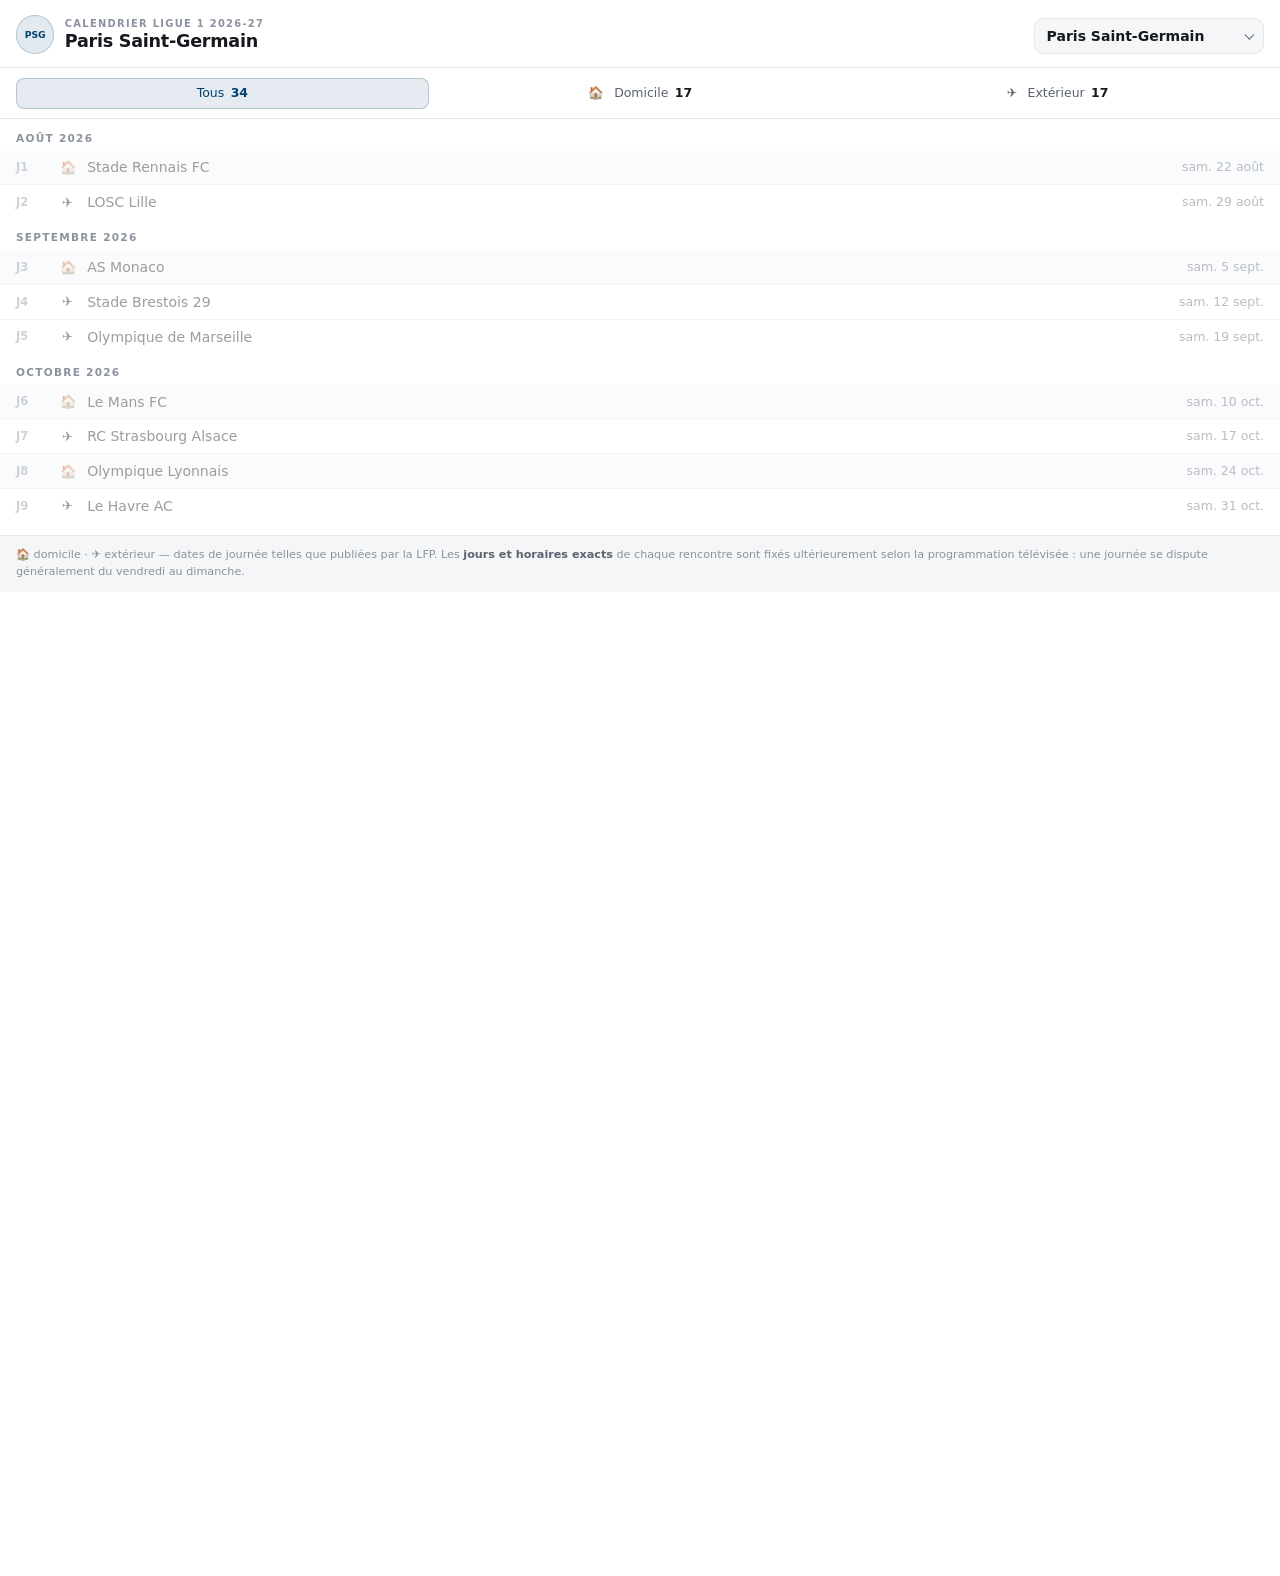
==== ligue1/index.html @ a71e4af2 "Ajoute le calendrier de Ligue 1 2026-27 dans ligue1/ Meme widget que la NBA, adapte au championnat :" ====
<!DOCTYPE html>
<html lang="fr">
<head>
<meta charset="utf-8">
<meta name="viewport" content="width=device-width,initial-scale=1">
<meta name="robots" content="noindex,follow">
<title>Calendrier Ligue 1 2026-27 &middot; BasketUSA</title>
</head>
<body>
<style>
.busa-l1{
  --l1-ground:#ffffff; --l1-surface:#f4f6f8; --l1-line:#e4e8ed;
  --l1-ink:#15181d; --l1-ink2:#5b636f; --l1-ink3:#8b939f;
  --l1-club:#15181d; --l1-club-rgb:21,24,29;
  --l1-crest-bg:none; --l1-crest-pad:0;

  max-width:640px; margin:0 auto; background:var(--l1-ground); color:var(--l1-ink);
  border:1px solid var(--l1-line); border-radius:14px; overflow:hidden;
  font-family:ui-sans-serif,system-ui,-apple-system,"Segoe UI",Roboto,
    "Helvetica Neue",Arial,sans-serif;
  font-size:16px; line-height:1.45; text-align:left;
  -webkit-font-smoothing:antialiased;
}
.busa-l1 *,.busa-l1 *::before,.busa-l1 *::after{box-sizing:border-box;}
.busa-l1 p,.busa-l1 h2,.busa-l1 h3,.busa-l1 ol,.busa-l1 li{margin:0;padding:0;}
.busa-l1 ol{list-style:none;}

@media (prefers-color-scheme:dark){
  :root:not([data-theme="light"]) .busa-l1:not([data-busa-theme="light"]){
    --l1-ground:#101317; --l1-surface:#191d23; --l1-line:#272c34;
    --l1-ink:#e9ecf0; --l1-ink2:#9ba3af; --l1-ink3:#6e7683;
    --l1-crest-bg:#eef1f5; --l1-crest-pad:.26rem;
  }
}
:root[data-theme="dark"] .busa-l1:not([data-busa-theme="light"]){
  --l1-ground:#101317; --l1-surface:#191d23; --l1-line:#272c34;
  --l1-ink:#e9ecf0; --l1-ink2:#9ba3af; --l1-ink3:#6e7683;
  --l1-crest-bg:#eef1f5; --l1-crest-pad:.26rem;
}

.busa-l1 .l1-head{
  display:flex; flex-wrap:wrap; gap:.75rem 1rem; align-items:flex-end;
  justify-content:space-between; padding:.95rem 1rem .85rem;
  border-bottom:1px solid var(--l1-line);
}
.busa-l1 .l1-id{display:flex; align-items:center; gap:.65rem; min-width:0;}
.busa-l1 .l1-idtxt{min-width:0;}
.busa-l1 .l1-eyebrow{
  font-size:.62rem; font-weight:600; letter-spacing:.13em; text-transform:uppercase;
  color:var(--l1-ink3);
}
.busa-l1 .l1-season{
  font-size:1.1rem; font-weight:650; letter-spacing:-.015em; line-height:1.2;
  color:var(--l1-ink);
}
.busa-l1 .l1-crest{
  flex:none; display:grid; place-items:center;
  width:2.4rem; height:2.4rem; border-radius:50%;
  background:rgba(var(--l1-club-rgb),.11);
  box-shadow:inset 0 0 0 1px rgba(var(--l1-club-rgb),.22);
  font-size:.58rem; font-weight:750; color:var(--l1-club); overflow:hidden;
}
.busa-l1 .l1-crest img{width:100%; height:100%; object-fit:contain; display:block;}
.busa-l1 .l1-crest.has-logo{
  background:var(--l1-crest-bg,none); box-shadow:none; padding:var(--l1-crest-pad,0);
}
.busa-l1 .l1-crest.has-logo.chip-dark{background:#15181d; padding:.26rem;}

.busa-l1 .l1-pick{position:relative; display:block;}
.busa-l1 .l1-pick::after{
  content:""; position:absolute; right:.7rem; top:50%; width:.42rem; height:.42rem;
  border-right:1.6px solid var(--l1-ink2); border-bottom:1.6px solid var(--l1-ink2);
  transform:translateY(-70%) rotate(45deg); pointer-events:none;
}
.busa-l1 select{
  -webkit-appearance:none; appearance:none;
  font:inherit; font-size:.875rem; font-weight:550; color:var(--l1-ink);
  background:var(--l1-surface); border:1px solid var(--l1-line); border-radius:9px;
  padding:.42rem 1.9rem .42rem .7rem; min-width:12.5rem; max-width:100%; cursor:pointer;
}
.busa-l1 select:focus-visible{outline:2px solid var(--l1-club); outline-offset:2px;}

.busa-l1 .l1-filters{
  display:grid; grid-template-columns:repeat(3,1fr); gap:.3rem;
  padding:.6rem 1rem; border-bottom:1px solid var(--l1-line);
}
.busa-l1 .l1-filters button{
  display:flex; align-items:baseline; justify-content:center; gap:.4rem;
  font:inherit; font-size:.78rem; color:var(--l1-ink2);
  background:transparent; border:1px solid transparent; border-radius:8px;
  padding:.34rem .3rem; cursor:pointer; transition:background .15s,color .15s;
}
.busa-l1 .l1-filters button:hover{background:var(--l1-surface);}
.busa-l1 .l1-filters button b{
  font-size:.78rem; font-weight:650; font-variant-numeric:tabular-nums;
  color:var(--l1-ink);
}
.busa-l1 .l1-filters button[aria-pressed="true"]{
  background:rgba(var(--l1-club-rgb),.1); color:var(--l1-club);
  border-color:rgba(var(--l1-club-rgb),.22);
}
.busa-l1 .l1-filters button[aria-pressed="true"] b{color:var(--l1-club);}
.busa-l1 .l1-filters button:focus-visible{outline:2px solid var(--l1-club); outline-offset:1px;}

.busa-l1 .l1-list{
  max-height:min(60vh,32rem); overflow-y:auto; overscroll-behavior:contain;
  scrollbar-width:thin; scrollbar-color:var(--l1-line) transparent;
}
.busa-l1 .l1-list::-webkit-scrollbar{width:8px;}
.busa-l1 .l1-list::-webkit-scrollbar-thumb{background:var(--l1-line); border-radius:4px;}
.busa-l1 .l1-month{
  position:sticky; top:0; z-index:1; background:var(--l1-ground);
  padding:.7rem 1rem .3rem;
}
.busa-l1 .l1-month h3{
  font-size:.66rem; font-weight:650; letter-spacing:.12em; text-transform:uppercase;
  color:var(--l1-ink3);
}
.busa-l1 .l1-g{
  display:grid; grid-template-columns:2rem 1.35rem 1fr auto;
  align-items:center; gap:.55rem;
  padding:.42rem 1rem; border-top:1px solid var(--l1-line);
}
.busa-l1 .l1-month + .l1-g{border-top:0;}
.busa-l1 .l1-j{
  font-size:.72rem; font-weight:650; color:var(--l1-ink3);
  font-variant-numeric:tabular-nums;
}
.busa-l1 .l1-ico{font-size:.82rem; line-height:1; text-align:center;}
.busa-l1 .l1-opp{
  display:flex; align-items:baseline; gap:.35rem; min-width:0;
  font-size:.875rem; font-weight:500; color:var(--l1-ink);
}
.busa-l1 .l1-name{min-width:0; overflow:hidden; text-overflow:ellipsis; white-space:nowrap;}
.busa-l1 .l1-short{display:none;}
.busa-l1 .l1-date{
  font-size:.78rem; color:var(--l1-ink2); font-variant-numeric:tabular-nums;
  white-space:nowrap;
}
.busa-l1 .l1-g.is-home{background:rgba(var(--l1-club-rgb),.045);}
.busa-l1 .l1-g.is-past{opacity:.42;}
.busa-l1 .l1-g.is-next .l1-j{color:var(--l1-club);}
.busa-l1 .l1-g.is-next .l1-date{color:var(--l1-club); font-weight:650;}
.busa-l1 .l1-empty{padding:2rem 1rem; text-align:center; color:var(--l1-ink3); font-size:.85rem;}

.busa-l1 .l1-note{
  padding:.65rem 1rem .75rem; border-top:1px solid var(--l1-line);
  background:var(--l1-surface);
  font-size:.7rem; line-height:1.5; color:var(--l1-ink3);
}
.busa-l1 .l1-note b{color:var(--l1-ink2); font-weight:600;}
.busa-l1 .l1-sr{
  position:absolute; width:1px; height:1px; padding:0; margin:-1px;
  overflow:hidden; clip:rect(0 0 0 0); white-space:nowrap; border:0;
}

@media (max-width:430px){
  .busa-l1 .l1-filters button .l1-lbl{display:none;}
  .busa-l1 .l1-g{grid-template-columns:1.8rem 1.2rem 1fr auto; gap:.4rem;}
  .busa-l1 .l1-full{display:none;}
  .busa-l1 .l1-short{display:inline;}
  .busa-l1 .l1-date{font-size:.74rem;}
}
@media (prefers-reduced-motion:reduce){ .busa-l1 *{transition:none !important;} }
</style>

<div class="busa-l1" id="busaL1">
  <div class="l1-head">
    <div class="l1-id">
      <span class="l1-crest" id="l1Crest" aria-hidden="true"></span>
      <div class="l1-idtxt">
        <p class="l1-eyebrow">Calendrier Ligue 1 2026-27</p>
        <h2 class="l1-season" id="l1Name">&nbsp;</h2>
      </div>
    </div>
    <label class="l1-pick">
      <span class="l1-sr">Choisir un club</span>
      <select id="l1Club"></select>
    </label>
  </div>

  <div class="l1-filters" role="group" aria-label="Filtrer les matchs">
    <button type="button" data-f="all" aria-pressed="true">Tous<b id="l1Na">0</b></button>
    <button type="button" data-f="home" aria-pressed="false">&#127968;<span class="l1-lbl">&nbsp;Domicile</span><b id="l1Nh">0</b></button>
    <button type="button" data-f="away" aria-pressed="false">&#9992;&#65039;<span class="l1-lbl">&nbsp;Ext&eacute;rieur</span><b id="l1Ne">0</b></button>
  </div>

  <div class="l1-list" id="l1List"></div>

  <p class="l1-note">
    &#127968; domicile &middot; &#9992;&#65039; ext&eacute;rieur &mdash;
    dates de journ&eacute;e telles que publi&eacute;es par la LFP. Les
    <b>jours et horaires exacts</b> de chaque rencontre sont fix&eacute;s
    ult&eacute;rieurement selon la programmation t&eacute;l&eacute;vis&eacute;e&nbsp;:
    une journ&eacute;e se dispute g&eacute;n&eacute;ralement du vendredi au dimanche.
  </p>
</div>

<script>
(function(){
  var CLUBS=[["AUX","AJ Auxerre","Auxerre","#0B5BA8","11,91,168","#4FA3E8","79,163,232","",0],["ASM","AS Monaco","Monaco","#CE1126","206,17,38","#FF6B7E","255,107,126","",0],["ANG","Angers SCO","Angers","#1A1A1A","26,26,26","#E8EAED","232,234,237","",0],["TRO","ESTAC Troyes","Troyes","#0F4C9A","15,76,154","#5AA9E8","90,169,232","",0],["LOR","FC Lorient","Lorient","#C75300","199,83,0","#FF9E42","255,158,66","",0],["LIL","LOSC Lille","LOSC","#C8102E","200,16,46","#FF6B6E","255,107,110","",0],["HAC","Le Havre AC","Le Havre","#0A4595","10,69,149","#6FB4F0","111,180,240","",0],["LMS","Le Mans FC","Le Mans","#8F6314","143,99,20","#F2C230","242,194,48","",0],["NIC","OGC Nice","Nice","#B01028","176,16,40","#FF7A8A","255,122,138","",0],["OL","Olympique Lyonnais","Lyon","#0B3C8C","11,60,140","#6E9BEF","110,155,239","",0],["OM","Olympique de Marseille","Marseille","#0E7EB0","14,126,176","#4FC3F7","79,195,247","",0],["PFC","Paris FC","Paris FC","#0057B8","0,87,184","#5AA9E8","90,169,232","",0],["PSG","Paris Saint-Germain","PSG","#004170","0,65,112","#E8637A","232,99,122","",0],["LEN","RC Lens","Lens","#D10012","209,0,18","#FFE000","255,224,0","",0],["RCS","RC Strasbourg Alsace","Strasbourg","#0B4EA2","11,78,162","#5AA9E8","90,169,232","",0],["BRE","Stade Brestois 29","Brest","#D2001A","210,0,26","#FF6B6E","255,107,110","",0],["SRF","Stade Rennais FC","Rennes","#C6001C","198,0,28","#FF6B6E","255,107,110","",0],["TFC","Toulouse FC","Toulouse","#6A2C8F","106,44,143","#B98FE0","185,143,224","",0]], SCHED={"AUX":[[13,1,1,21],[2,0,2,28],[9,1,3,35],[8,0,4,42],[15,0,5,49],[16,1,6,70],[6,1,7,77],[7,0,8,84],[14,1,9,91],[11,0,10,98],[1,1,11,112],[10,0,12,119],[5,1,13,126],[17,0,14,133],[4,1,15,154],[3,0,16,168],[12,1,17,175],[11,1,18,182],[1,0,19,189],[14,0,20,196],[8,1,21,203],[5,0,22,210],[2,1,23,217],[12,0,24,224],[3,1,25,231],[13,0,26,245],[7,1,27,252],[4,0,28,259],[10,1,29,266],[9,0,30,273],[15,1,31,280],[16,0,32,288],[17,1,33,294],[6,0,34,301]],"ASM":[[6,1,1,21],[10,0,2,28],[12,1,3,35],[14,1,4,42],[13,0,5,49],[17,0,6,70],[4,1,7,77],[5,0,8,84],[11,1,9,91],[7,1,10,98],[0,0,11,112],[9,1,12,119],[2,0,13,126],[16,1,14,133],[8,0,15,154],[15,0,16,168],[3,1,17,175],[12,0,18,182],[0,1,19,189],[17,1,20,196],[7,0,21,203],[15,1,22,210],[9,0,23,217],[10,1,24,224],[6,0,25,231],[2,1,26,245],[16,0,27,252],[14,0,28,259],[5,1,29,266],[4,0,30,273],[13,1,31,280],[11,0,32,288],[8,1,33,294],[3,0,34,301]],"ANG":[[5,0,1,21],[0,1,2,28],[16,0,3,35],[6,1,4,42],[3,0,5,49],[15,1,6,70],[10,0,7,77],[4,0,8,84],[9,1,9,91],[8,0,10,98],[11,1,11,112],[13,0,12,119],[1,1,13,126],[14,0,14,133],[17,1,15,154],[12,0,16,168],[7,1,17,175],[6,0,18,182],[13,1,19,189],[10,1,20,196],[11,0,21,203],[4,1,22,210],[0,0,23,217],[14,1,24,224],[7,0,25,231],[1,0,26,245],[3,1,27,252],[9,0,28,259],[8,1,29,266],[12,1,30,273],[17,0,31,280],[5,1,32,288],[15,0,33,294],[16,1,34,301]],"TRO":[[11,0,1,21],[4,1,2,28],[14,0,3,35],[5,1,4,42],[2,1,5,49],[10,0,6,70],[13,0,7,77],[17,1,8,84],[7,0,9,91],[12,1,10,98],[6,0,11,112],[8,1,12,119],[9,0,13,126],[15,1,14,133],[16,0,15,154],[0,1,16,168],[1,0,17,175],[10,1,18,182],[5,0,19,189],[11,1,20,196],[13,1,21,203],[8,0,22,210],[4,0,23,217],[9,1,24,224],[0,0,25,231],[6,1,26,245],[2,0,27,252],[16,1,28,259],[17,0,29,266],[15,0,30,273],[7,1,31,280],[14,1,32,288],[12,0,33,294],[1,1,34,301]],"LOR":[[8,1,1,21],[3,0,2,28],[13,1,3,35],[17,0,4,42],[7,1,5,49],[11,0,6,70],[1,0,7,77],[2,1,8,84],[15,0,9,91],[6,1,10,98],[16,0,11,112],[12,1,12,119],[14,1,13,126],[5,0,14,133],[0,0,15,154],[9,1,16,168],[10,0,17,175],[16,1,18,182],[7,0,19,189],[6,0,20,196],[5,1,21,203],[2,0,22,210],[3,1,23,217],[11,1,24,224],[8,0,25,231],[15,1,26,245],[13,0,27,252],[0,1,28,259],[12,0,29,266],[1,1,30,273],[14,0,31,280],[17,1,32,288],[9,0,33,294],[10,1,34,301]],"LIL":[[2,1,1,21],[12,0,2,28],[17,1,3,35],[3,0,4,42],[8,1,5,49],[6,0,6,70],[15,0,7,77],[1,1,8,84],[13,0,9,91],[16,1,10,98],[9,0,11,112],[7,1,12,119],[0,0,13,126],[4,1,14,133],[14,0,15,154],[10,1,16,168],[11,0,17,175],[9,1,18,182],[3,1,19,189],[8,0,20,196],[4,0,21,203],[0,1,22,210],[10,0,23,217],[15,1,24,224],[13,1,25,231],[16,0,26,245],[17,0,27,252],[12,1,28,259],[1,0,29,266],[14,1,30,273],[11,1,31,280],[2,0,32,288],[6,1,33,294],[7,0,34,301]],"HAC":[[1,0,1,21],[9,1,2,28],[15,0,3,35],[2,0,4,42],[17,1,5,49],[5,1,6,70],[0,0,7,77],[10,1,8,84],[12,0,9,91],[4,0,10,98],[3,1,11,112],[14,0,12,119],[13,1,13,126],[7,0,14,133],[11,1,15,154],[8,1,16,168],[16,0,17,175],[2,1,18,182],[17,0,19,189],[4,1,20,196],[9,0,21,203],[14,1,22,210],[8,0,23,217],[13,0,24,224],[1,1,25,231],[3,0,26,245],[12,1,27,252],[10,0,28,259],[7,1,29,266],[11,0,30,273],[16,1,31,280],[15,1,32,288],[5,0,33,294],[0,1,34,301]],"LMS":[[15,0,1,21],[16,1,2,28],[8,1,3,35],[13,0,4,42],[4,0,5,49],[12,1,6,70],[17,0,7,77],[0,1,8,84],[3,1,9,91],[1,0,10,98],[10,1,11,112],[5,0,12,119],[11,1,13,126],[6,1,14,133],[9,0,15,154],[14,1,16,168],[2,0,17,175],[8,0,18,182],[4,1,19,189],[12,0,20,196],[1,1,21,203],[11,0,22,210],[17,1,23,217],[16,0,24,224],[2,1,25,231],[10,0,26,245],[0,0,27,252],[15,1,28,259],[6,0,29,266],[13,1,30,273],[3,0,31,280],[9,1,32,288],[14,0,33,294],[5,1,34,301]],"NIC":[[4,0,1,21],[11,1,2,28],[7,0,3,35],[0,1,4,42],[5,0,5,49],[14,0,6,70],[9,1,7,77],[15,1,8,84],[16,0,9,91],[2,1,10,98],[12,0,11,112],[3,0,12,119],[10,1,13,126],[13,0,14,133],[1,1,15,154],[6,0,16,168],[17,1,17,175],[7,1,18,182],[15,0,19,189],[5,1,20,196],[0,0,21,203],[3,1,22,210],[6,1,23,217],[17,0,24,224],[4,1,25,231],[9,0,26,245],[11,0,27,252],[13,1,28,259],[2,0,29,266],[16,1,30,273],[10,0,31,280],[12,1,32,288],[1,0,33,294],[14,1,34,301]],"OL":[[17,1,1,21],[6,0,2,28],[0,0,3,35],[11,1,4,42],[16,0,5,49],[13,1,6,70],[8,0,7,77],[12,1,8,84],[2,0,9,91],[15,1,10,98],[5,1,11,112],[1,0,12,119],[3,1,13,126],[10,0,14,133],[7,1,15,154],[4,0,16,168],[14,1,17,175],[5,0,18,182],[16,1,19,189],[13,0,20,196],[6,1,21,203],[17,0,22,210],[1,1,23,217],[3,0,24,224],[10,1,25,231],[8,1,26,245],[14,0,27,252],[2,1,28,259],[15,0,29,266],[0,1,30,273],[12,0,31,280],[7,0,32,288],[4,1,33,294],[11,0,34,301]],"OM":[[14,0,1,21],[1,1,2,28],[11,0,3,35],[16,1,4,42],[12,0,5,49],[3,1,6,70],[2,1,7,77],[6,0,8,84],[17,0,9,91],[13,1,10,98],[7,0,11,112],[0,1,12,119],[8,0,13,126],[9,1,14,133],[15,1,15,154],[5,0,16,168],[4,1,17,175],[3,0,18,182],[12,1,19,189],[2,0,20,196],[14,1,21,203],[16,0,22,210],[5,1,23,217],[1,0,24,224],[9,0,25,231],[7,1,26,245],[15,0,27,252],[6,1,28,259],[0,0,29,266],[17,1,30,273],[8,1,31,280],[13,0,32,288],[11,1,33,294],[4,0,34,301]],"PFC":[[3,1,1,21],[8,0,2,28],[10,1,3,35],[9,0,4,42],[14,0,5,49],[4,1,6,70],[16,0,7,77],[13,1,8,84],[1,0,9,91],[0,1,10,98],[2,0,11,112],[15,1,12,119],[7,0,13,126],[12,1,14,133],[6,0,15,154],[17,0,16,168],[5,1,17,175],[0,0,18,182],[14,1,19,189],[3,0,20,196],[2,1,21,203],[7,1,22,210],[15,0,23,217],[4,0,24,224],[16,1,25,231],[12,0,26,245],[8,1,27,252],[17,1,28,259],[13,0,29,266],[6,1,30,273],[5,0,31,280],[1,1,32,288],[10,0,33,294],[9,1,34,301]],"PSG":[[16,0,1,21],[5,1,2,28],[1,0,3,35],[15,1,4,42],[10,1,5,49],[7,0,6,70],[14,1,7,77],[9,0,8,84],[6,1,9,91],[3,0,10,98],[8,1,11,112],[4,0,12,119],[17,1,13,126],[11,0,14,133],[13,1,15,154],[2,1,16,168],[0,0,17,175],[1,1,18,182],[10,0,19,189],[7,1,20,196],[15,0,21,203],[13,0,22,210],[16,1,23,217],[0,1,24,224],[14,0,25,231],[11,1,26,245],[6,0,27,252],[5,0,28,259],[4,1,29,266],[2,0,30,273],[9,1,31,280],[8,0,32,288],[3,1,33,294],[17,0,34,301]],"LEN":[[0,0,1,21],[14,1,2,28],[4,0,3,35],[7,1,4,42],[1,1,5,49],[9,0,6,70],[3,1,7,77],[11,0,8,84],[5,1,9,91],[10,0,10,98],[17,0,11,112],[2,1,12,119],[6,0,13,126],[8,1,14,133],[12,0,15,154],[16,1,16,168],[15,0,17,175],[17,1,18,182],[2,0,19,189],[9,1,20,196],[3,0,21,203],[12,1,22,210],[14,0,23,217],[6,1,24,224],[5,0,25,231],[0,1,26,245],[4,1,27,252],[8,0,28,259],[11,1,29,266],[7,0,30,273],[1,0,31,280],[10,1,32,288],[16,0,33,294],[15,1,34,301]],"RCS":[[10,1,1,21],[13,0,2,28],[3,1,3,35],[1,0,4,42],[11,1,5,49],[8,1,6,70],[12,0,7,77],[16,1,8,84],[0,0,9,91],[17,1,10,98],[15,0,11,112],[6,1,12,119],[4,0,13,126],[2,1,14,133],[5,1,15,154],[7,0,16,168],[9,0,17,175],[15,1,18,182],[11,0,19,189],[0,1,20,196],[10,0,21,203],[6,0,22,210],[13,1,23,217],[2,0,24,224],[12,1,25,231],[17,0,26,245],[9,1,27,252],[1,1,28,259],[16,0,29,266],[5,0,30,273],[4,1,31,280],[3,0,32,288],[7,1,33,294],[8,0,34,301]],"BRE":[[7,1,1,21],[17,0,2,28],[6,1,3,35],[12,0,4,42],[0,1,5,49],[2,0,6,70],[5,1,7,77],[8,0,8,84],[4,1,9,91],[9,0,10,98],[14,1,11,112],[11,0,12,119],[16,1,13,126],[3,0,14,133],[10,0,15,154],[1,1,16,168],[13,1,17,175],[14,0,18,182],[8,1,19,189],[16,0,20,196],[12,1,21,203],[1,0,22,210],[11,1,23,217],[5,0,24,224],[17,1,25,231],[4,0,26,245],[10,1,27,252],[7,0,28,259],[9,1,29,266],[3,1,30,273],[0,0,31,280],[6,0,32,288],[2,1,33,294],[13,0,34,301]],"SRF":[[12,1,1,21],[7,0,2,28],[2,1,3,35],[10,0,4,42],[9,1,5,49],[0,0,6,70],[11,1,7,77],[14,0,8,84],[8,1,9,91],[5,0,10,98],[4,1,11,112],[17,1,12,119],[15,0,13,126],[1,0,14,133],[3,1,15,154],[13,0,16,168],[6,1,17,175],[4,0,18,182],[9,0,19,189],[15,1,20,196],[17,0,21,203],[10,1,22,210],[12,0,23,217],[7,1,24,224],[11,0,25,231],[5,1,26,245],[1,1,27,252],[3,0,28,259],[14,1,29,266],[8,0,30,273],[6,0,31,280],[0,1,32,288],[13,1,33,294],[2,0,34,301]],"TFC":[[9,0,1,21],[15,1,2,28],[5,0,3,35],[4,1,4,42],[6,0,5,49],[1,1,6,70],[7,1,7,77],[3,0,8,84],[10,1,9,91],[14,0,10,98],[13,1,11,112],[16,0,12,119],[12,0,13,126],[0,1,14,133],[2,0,15,154],[11,1,16,168],[8,0,17,175],[13,0,18,182],[6,1,19,189],[1,0,20,196],[16,1,21,203],[9,1,22,210],[7,0,23,217],[8,1,24,224],[15,0,25,231],[14,1,26,245],[5,1,27,252],[11,0,28,259],[3,1,29,266],[10,0,30,273],[2,1,31,280],[4,0,32,288],[0,0,33,294],[12,1,34,301]]};
  var EPOCH=Date.UTC(2026,7,1), DAY=864e5;
  var JOURS=['dim.','lun.','mar.','mer.','jeu.','ven.','sam.'];
  var MOIS=['janvier','février','mars','avril','mai','juin','juillet',
            'août','septembre','octobre','novembre','décembre'];
  // abreviations françaises usuelles (mars, mai, juin, août ne s'abregent pas)
  var MOIS_AB=['janv.','févr.','mars','avr.','mai','juin','juil.',
               'août','sept.','oct.','nov.','déc.'];

  var root=document.getElementById('busaL1');
  var sel=document.getElementById('l1Club');
  var list=document.getElementById('l1List');
  var btns=root.querySelectorAll('.l1-filters button');
  var filtre='all', courant='PSG';

  var now=new Date();
  var jourJ=Math.round((Date.UTC(now.getFullYear(),now.getMonth(),now.getDate())-EPOCH)/DAY);

  CLUBS.forEach(function(c){
    var o=document.createElement('option');
    o.value=c[0]; o.textContent=c[1]; sel.appendChild(o);
  });

  function idx(code){
    for(var i=0;i<CLUBS.length;i++){ if(CLUBS[i][0]===code) return i; }
    return 0;
  }

  function sombre(){
    var de=document.documentElement;
    if(root.getAttribute('data-busa-theme')==='light') return false;
    if(de.getAttribute('data-theme')==='dark') return true;
    if(de.getAttribute('data-theme')==='light') return false;
    return window.matchMedia&&window.matchMedia('(prefers-color-scheme: dark)').matches;
  }

  function peindre(){
    var c=CLUBS[idx(courant)], d=sombre();
    root.style.setProperty('--l1-club', d?c[5]:c[3]);
    root.style.setProperty('--l1-club-rgb', d?c[6]:c[4]);
  }

  function ecusson(){
    var c=CLUBS[idx(courant)], el=document.getElementById('l1Crest');
    el.className='l1-crest';
    if(c[7]){
      var img=new Image();
      img.alt=''; img.loading='lazy'; img.decoding='async';
      img.onerror=function(){ el.className='l1-crest'; el.textContent=c[0]; };
      img.src=c[7];
      el.textContent='';
      el.className='l1-crest has-logo'+(c[8]?' chip-dark':'');
      el.appendChild(img);
    } else {
      el.textContent=c[0];
    }
  }

  function rendre(){
    var matchs=SCHED[courant]||[];
    var nh=0,na=0;
    matchs.forEach(function(g){ g[1]?na++:nh++; });
    document.getElementById('l1Na').textContent=matchs.length;
    document.getElementById('l1Nh').textContent=nh;
    document.getElementById('l1Ne').textContent=na;
    document.getElementById('l1Name').textContent=CLUBS[idx(courant)][1];

    var vus=matchs.filter(function(g){
      return filtre==='all' || (filtre==='home')===!g[1];
    });
    if(!vus.length){ list.innerHTML='<p class="l1-empty">Aucun match.</p>'; return; }

    var suivant=-1;
    for(var i=0;i<vus.length;i++){ if(vus[i][3]>=jourJ){ suivant=i; break; } }

    var html='', moisCourant=-1;
    vus.forEach(function(g,i){
      var d=new Date(EPOCH+g[3]*DAY), mo=d.getUTCMonth();
      if(mo!==moisCourant){
        moisCourant=mo;
        var lbl=MOIS[mo].charAt(0).toUpperCase()+MOIS[mo].slice(1);
        html+='<div class="l1-month"><h3>'+lbl+' '+d.getUTCFullYear()+'</h3></div>';
      }
      var ext=!!g[1], adv=CLUBS[g[0]];
      var jj=d.getUTCDate();
      var iso=d.getUTCFullYear()+'-'+(mo+1<10?'0':'')+(mo+1)+'-'+(jj<10?'0':'')+jj;
      var cls='l1-g'+(ext?'':' is-home')
             +(g[3]<jourJ?' is-past':'')+(i===suivant?' is-next':'');
      html+='<li class="'+cls+'">'
          + '<span class="l1-j">J'+g[2]+'</span>'
          + '<span class="l1-ico" aria-hidden="true">'+(ext?'✈️':'🏠')+'</span>'
          + '<span class="l1-opp"><span class="l1-sr">'
          +   (ext?'À l’extérieur chez ':'À domicile contre ')+'</span>'
          +   '<span class="l1-name l1-full">'+adv[1]+'</span>'
          +   '<span class="l1-name l1-short">'+adv[2]+'</span></span>'
          + '<time class="l1-date" datetime="'+iso+'">'
          +   JOURS[d.getUTCDay()]+' '+(jj===1?'1er':jj)+' '+MOIS_AB[mo]+'</time>'
          + '</li>';
    });
    list.innerHTML='<ol>'+html+'</ol>';
  }

  function choisir(code,pousser){
    if(!SCHED[code]) return;
    courant=code; sel.value=code; peindre(); ecusson(); rendre();
    if(pousser && history.replaceState) history.replaceState(null,'','#'+code);
  }

  sel.addEventListener('change',function(){ choisir(sel.value,true); list.scrollTop=0; });

  Array.prototype.forEach.call(btns,function(b){
    b.addEventListener('click',function(){
      filtre=b.getAttribute('data-f');
      Array.prototype.forEach.call(btns,function(x){
        x.setAttribute('aria-pressed', x===b?'true':'false');
      });
      rendre(); list.scrollTop=0;
    });
  });

  if(window.matchMedia){
    var mq=window.matchMedia('(prefers-color-scheme: dark)');
    (mq.addEventListener?mq.addEventListener.bind(mq,'change'):mq.addListener.bind(mq))(peindre);
  }

  function voulu(){
    var m=(location.search||'').match(/[?&]club=([A-Za-z]{2,4})/);
    var c=(m?m[1]:(location.hash||'').replace('#','')).toUpperCase();
    return SCHED[c]?c:'PSG';
  }
  choisir(voulu(),false);
  window.addEventListener('hashchange',function(){
    var h=(location.hash||'').replace('#','').toUpperCase();
    if(SCHED[h]) choisir(h,false);
  });
})();
</script>
<style>
html,body{margin:0;background:transparent;overflow:hidden;}
.busa-l1{max-width:none;border:0;border-radius:0;}
.busa-l1 .l1-list{max-height:26rem;}
</style>
<script>
(function(){
  var last=0;
  function envoyer(){
    var h=Math.ceil(document.body.getBoundingClientRect().height);
    if(!h||h===last) return;
    last=h;
    parent.postMessage({type:'busa-l1-height',height:h},'*');
  }
  window.addEventListener('load',envoyer);
  window.addEventListener('resize',envoyer);
  if(window.ResizeObserver) new ResizeObserver(envoyer).observe(document.body);
  document.addEventListener('DOMContentLoaded',envoyer);
  envoyer();
})();
</script>
</body>
</html>
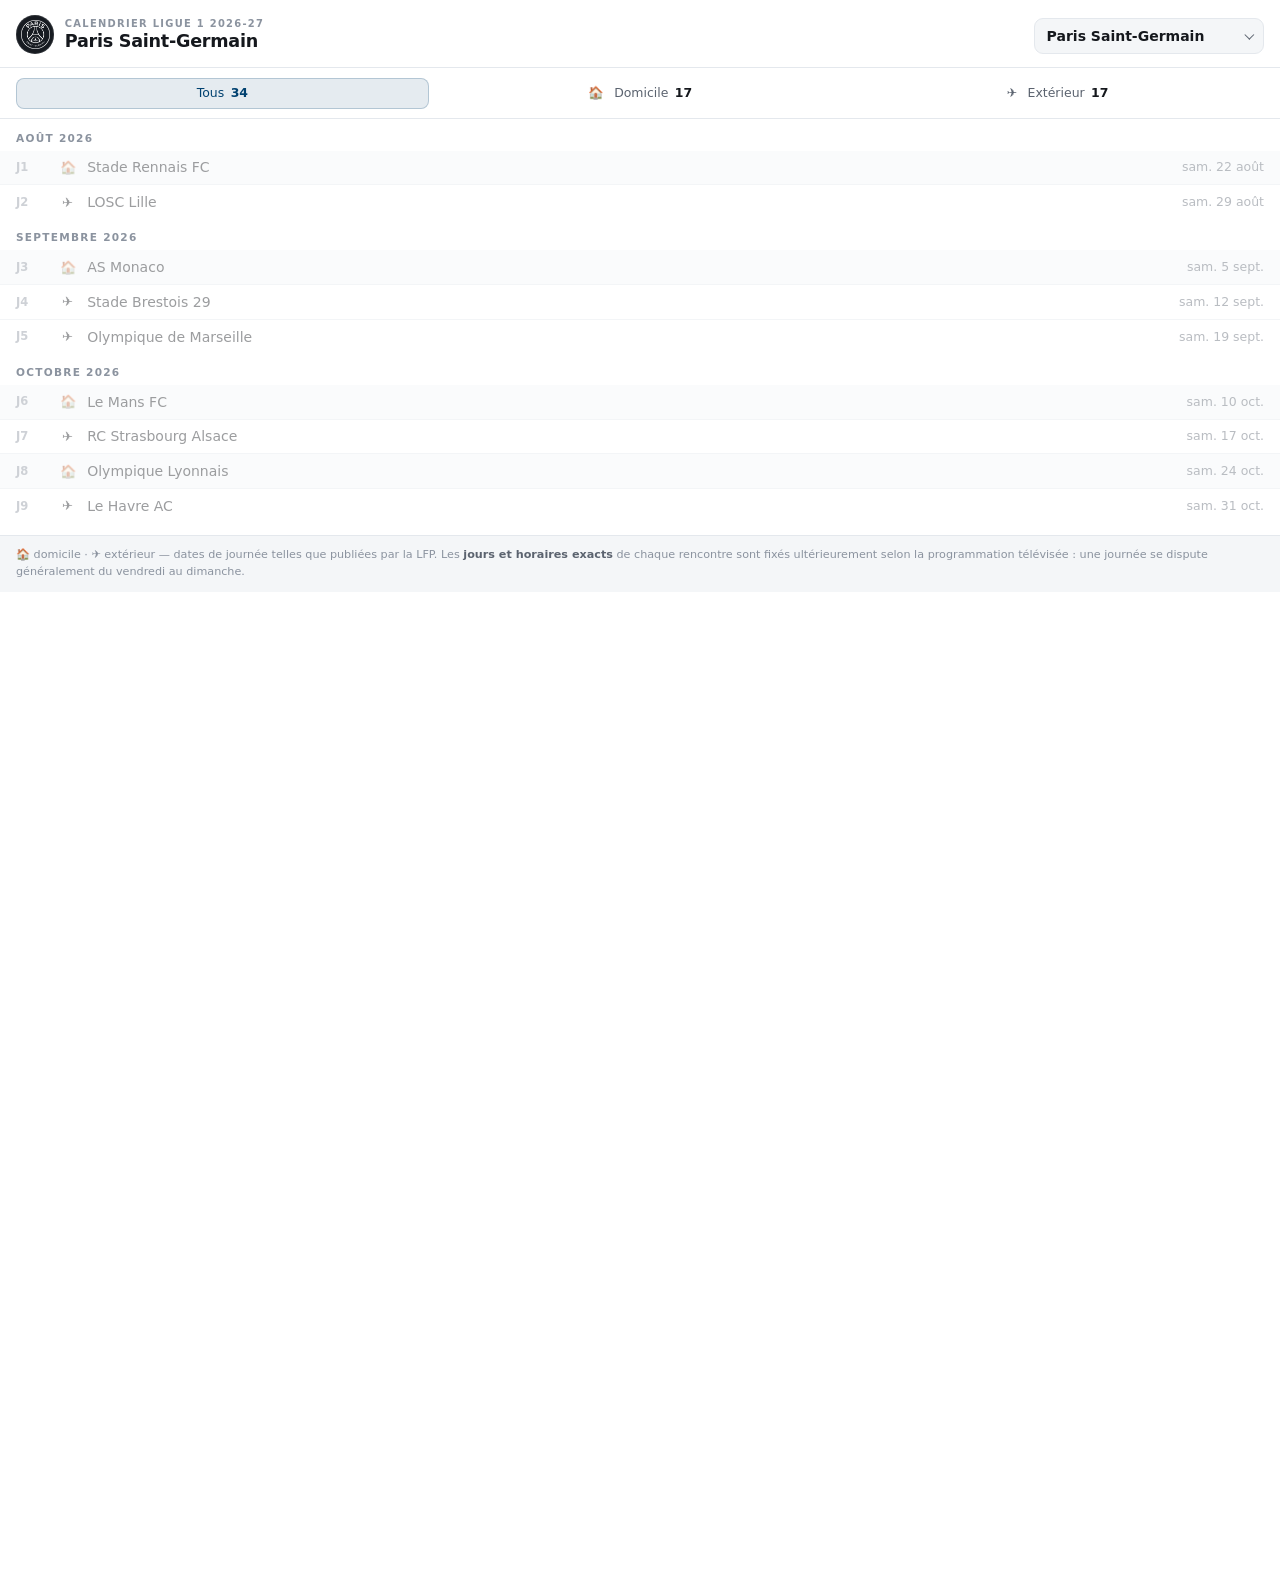
==== commit 659c1d84: "Ajoute les logos des clubs de Ligue 1 depuis le CDN de la LFP La LFP ne publie que des silhouettes m" ====
--- a/ligue1/index.html
+++ b/ligue1/index.html
@@ -64,7 +64,12 @@
 .busa-l1 .l1-crest.has-logo{
   background:var(--l1-crest-bg,none); box-shadow:none; padding:var(--l1-crest-pad,0);
 }
-.busa-l1 .l1-crest.has-logo.chip-dark{background:#15181d; padding:.26rem;}
+/* logos LFP : silhouettes blanches, donc pastille foncee dans les deux
+   themes. Le liseré évite qu'elle se confonde avec un fond sombre. */
+.busa-l1 .l1-crest.has-logo.chip-dark{
+  background:#171b21; padding:.3rem;
+  box-shadow:inset 0 0 0 1px rgba(255,255,255,.10);
+}
 
 .busa-l1 .l1-pick{position:relative; display:block;}
 .busa-l1 .l1-pick::after{
@@ -198,7 +203,7 @@
 
 <script>
 (function(){
-  var CLUBS=[["AUX","AJ Auxerre","Auxerre","#0B5BA8","11,91,168","#4FA3E8","79,163,232","",0],["ASM","AS Monaco","Monaco","#CE1126","206,17,38","#FF6B7E","255,107,126","",0],["ANG","Angers SCO","Angers","#1A1A1A","26,26,26","#E8EAED","232,234,237","",0],["TRO","ESTAC Troyes","Troyes","#0F4C9A","15,76,154","#5AA9E8","90,169,232","",0],["LOR","FC Lorient","Lorient","#C75300","199,83,0","#FF9E42","255,158,66","",0],["LIL","LOSC Lille","LOSC","#C8102E","200,16,46","#FF6B6E","255,107,110","",0],["HAC","Le Havre AC","Le Havre","#0A4595","10,69,149","#6FB4F0","111,180,240","",0],["LMS","Le Mans FC","Le Mans","#8F6314","143,99,20","#F2C230","242,194,48","",0],["NIC","OGC Nice","Nice","#B01028","176,16,40","#FF7A8A","255,122,138","",0],["OL","Olympique Lyonnais","Lyon","#0B3C8C","11,60,140","#6E9BEF","110,155,239","",0],["OM","Olympique de Marseille","Marseille","#0E7EB0","14,126,176","#4FC3F7","79,195,247","",0],["PFC","Paris FC","Paris FC","#0057B8","0,87,184","#5AA9E8","90,169,232","",0],["PSG","Paris Saint-Germain","PSG","#004170","0,65,112","#E8637A","232,99,122","",0],["LEN","RC Lens","Lens","#D10012","209,0,18","#FFE000","255,224,0","",0],["RCS","RC Strasbourg Alsace","Strasbourg","#0B4EA2","11,78,162","#5AA9E8","90,169,232","",0],["BRE","Stade Brestois 29","Brest","#D2001A","210,0,26","#FF6B6E","255,107,110","",0],["SRF","Stade Rennais FC","Rennes","#C6001C","198,0,28","#FF6B6E","255,107,110","",0],["TFC","Toulouse FC","Toulouse","#6A2C8F","106,44,143","#B98FE0","185,143,224","",0]], SCHED={"AUX":[[13,1,1,21],[2,0,2,28],[9,1,3,35],[8,0,4,42],[15,0,5,49],[16,1,6,70],[6,1,7,77],[7,0,8,84],[14,1,9,91],[11,0,10,98],[1,1,11,112],[10,0,12,119],[5,1,13,126],[17,0,14,133],[4,1,15,154],[3,0,16,168],[12,1,17,175],[11,1,18,182],[1,0,19,189],[14,0,20,196],[8,1,21,203],[5,0,22,210],[2,1,23,217],[12,0,24,224],[3,1,25,231],[13,0,26,245],[7,1,27,252],[4,0,28,259],[10,1,29,266],[9,0,30,273],[15,1,31,280],[16,0,32,288],[17,1,33,294],[6,0,34,301]],"ASM":[[6,1,1,21],[10,0,2,28],[12,1,3,35],[14,1,4,42],[13,0,5,49],[17,0,6,70],[4,1,7,77],[5,0,8,84],[11,1,9,91],[7,1,10,98],[0,0,11,112],[9,1,12,119],[2,0,13,126],[16,1,14,133],[8,0,15,154],[15,0,16,168],[3,1,17,175],[12,0,18,182],[0,1,19,189],[17,1,20,196],[7,0,21,203],[15,1,22,210],[9,0,23,217],[10,1,24,224],[6,0,25,231],[2,1,26,245],[16,0,27,252],[14,0,28,259],[5,1,29,266],[4,0,30,273],[13,1,31,280],[11,0,32,288],[8,1,33,294],[3,0,34,301]],"ANG":[[5,0,1,21],[0,1,2,28],[16,0,3,35],[6,1,4,42],[3,0,5,49],[15,1,6,70],[10,0,7,77],[4,0,8,84],[9,1,9,91],[8,0,10,98],[11,1,11,112],[13,0,12,119],[1,1,13,126],[14,0,14,133],[17,1,15,154],[12,0,16,168],[7,1,17,175],[6,0,18,182],[13,1,19,189],[10,1,20,196],[11,0,21,203],[4,1,22,210],[0,0,23,217],[14,1,24,224],[7,0,25,231],[1,0,26,245],[3,1,27,252],[9,0,28,259],[8,1,29,266],[12,1,30,273],[17,0,31,280],[5,1,32,288],[15,0,33,294],[16,1,34,301]],"TRO":[[11,0,1,21],[4,1,2,28],[14,0,3,35],[5,1,4,42],[2,1,5,49],[10,0,6,70],[13,0,7,77],[17,1,8,84],[7,0,9,91],[12,1,10,98],[6,0,11,112],[8,1,12,119],[9,0,13,126],[15,1,14,133],[16,0,15,154],[0,1,16,168],[1,0,17,175],[10,1,18,182],[5,0,19,189],[11,1,20,196],[13,1,21,203],[8,0,22,210],[4,0,23,217],[9,1,24,224],[0,0,25,231],[6,1,26,245],[2,0,27,252],[16,1,28,259],[17,0,29,266],[15,0,30,273],[7,1,31,280],[14,1,32,288],[12,0,33,294],[1,1,34,301]],"LOR":[[8,1,1,21],[3,0,2,28],[13,1,3,35],[17,0,4,42],[7,1,5,49],[11,0,6,70],[1,0,7,77],[2,1,8,84],[15,0,9,91],[6,1,10,98],[16,0,11,112],[12,1,12,119],[14,1,13,126],[5,0,14,133],[0,0,15,154],[9,1,16,168],[10,0,17,175],[16,1,18,182],[7,0,19,189],[6,0,20,196],[5,1,21,203],[2,0,22,210],[3,1,23,217],[11,1,24,224],[8,0,25,231],[15,1,26,245],[13,0,27,252],[0,1,28,259],[12,0,29,266],[1,1,30,273],[14,0,31,280],[17,1,32,288],[9,0,33,294],[10,1,34,301]],"LIL":[[2,1,1,21],[12,0,2,28],[17,1,3,35],[3,0,4,42],[8,1,5,49],[6,0,6,70],[15,0,7,77],[1,1,8,84],[13,0,9,91],[16,1,10,98],[9,0,11,112],[7,1,12,119],[0,0,13,126],[4,1,14,133],[14,0,15,154],[10,1,16,168],[11,0,17,175],[9,1,18,182],[3,1,19,189],[8,0,20,196],[4,0,21,203],[0,1,22,210],[10,0,23,217],[15,1,24,224],[13,1,25,231],[16,0,26,245],[17,0,27,252],[12,1,28,259],[1,0,29,266],[14,1,30,273],[11,1,31,280],[2,0,32,288],[6,1,33,294],[7,0,34,301]],"HAC":[[1,0,1,21],[9,1,2,28],[15,0,3,35],[2,0,4,42],[17,1,5,49],[5,1,6,70],[0,0,7,77],[10,1,8,84],[12,0,9,91],[4,0,10,98],[3,1,11,112],[14,0,12,119],[13,1,13,126],[7,0,14,133],[11,1,15,154],[8,1,16,168],[16,0,17,175],[2,1,18,182],[17,0,19,189],[4,1,20,196],[9,0,21,203],[14,1,22,210],[8,0,23,217],[13,0,24,224],[1,1,25,231],[3,0,26,245],[12,1,27,252],[10,0,28,259],[7,1,29,266],[11,0,30,273],[16,1,31,280],[15,1,32,288],[5,0,33,294],[0,1,34,301]],"LMS":[[15,0,1,21],[16,1,2,28],[8,1,3,35],[13,0,4,42],[4,0,5,49],[12,1,6,70],[17,0,7,77],[0,1,8,84],[3,1,9,91],[1,0,10,98],[10,1,11,112],[5,0,12,119],[11,1,13,126],[6,1,14,133],[9,0,15,154],[14,1,16,168],[2,0,17,175],[8,0,18,182],[4,1,19,189],[12,0,20,196],[1,1,21,203],[11,0,22,210],[17,1,23,217],[16,0,24,224],[2,1,25,231],[10,0,26,245],[0,0,27,252],[15,1,28,259],[6,0,29,266],[13,1,30,273],[3,0,31,280],[9,1,32,288],[14,0,33,294],[5,1,34,301]],"NIC":[[4,0,1,21],[11,1,2,28],[7,0,3,35],[0,1,4,42],[5,0,5,49],[14,0,6,70],[9,1,7,77],[15,1,8,84],[16,0,9,91],[2,1,10,98],[12,0,11,112],[3,0,12,119],[10,1,13,126],[13,0,14,133],[1,1,15,154],[6,0,16,168],[17,1,17,175],[7,1,18,182],[15,0,19,189],[5,1,20,196],[0,0,21,203],[3,1,22,210],[6,1,23,217],[17,0,24,224],[4,1,25,231],[9,0,26,245],[11,0,27,252],[13,1,28,259],[2,0,29,266],[16,1,30,273],[10,0,31,280],[12,1,32,288],[1,0,33,294],[14,1,34,301]],"OL":[[17,1,1,21],[6,0,2,28],[0,0,3,35],[11,1,4,42],[16,0,5,49],[13,1,6,70],[8,0,7,77],[12,1,8,84],[2,0,9,91],[15,1,10,98],[5,1,11,112],[1,0,12,119],[3,1,13,126],[10,0,14,133],[7,1,15,154],[4,0,16,168],[14,1,17,175],[5,0,18,182],[16,1,19,189],[13,0,20,196],[6,1,21,203],[17,0,22,210],[1,1,23,217],[3,0,24,224],[10,1,25,231],[8,1,26,245],[14,0,27,252],[2,1,28,259],[15,0,29,266],[0,1,30,273],[12,0,31,280],[7,0,32,288],[4,1,33,294],[11,0,34,301]],"OM":[[14,0,1,21],[1,1,2,28],[11,0,3,35],[16,1,4,42],[12,0,5,49],[3,1,6,70],[2,1,7,77],[6,0,8,84],[17,0,9,91],[13,1,10,98],[7,0,11,112],[0,1,12,119],[8,0,13,126],[9,1,14,133],[15,1,15,154],[5,0,16,168],[4,1,17,175],[3,0,18,182],[12,1,19,189],[2,0,20,196],[14,1,21,203],[16,0,22,210],[5,1,23,217],[1,0,24,224],[9,0,25,231],[7,1,26,245],[15,0,27,252],[6,1,28,259],[0,0,29,266],[17,1,30,273],[8,1,31,280],[13,0,32,288],[11,1,33,294],[4,0,34,301]],"PFC":[[3,1,1,21],[8,0,2,28],[10,1,3,35],[9,0,4,42],[14,0,5,49],[4,1,6,70],[16,0,7,77],[13,1,8,84],[1,0,9,91],[0,1,10,98],[2,0,11,112],[15,1,12,119],[7,0,13,126],[12,1,14,133],[6,0,15,154],[17,0,16,168],[5,1,17,175],[0,0,18,182],[14,1,19,189],[3,0,20,196],[2,1,21,203],[7,1,22,210],[15,0,23,217],[4,0,24,224],[16,1,25,231],[12,0,26,245],[8,1,27,252],[17,1,28,259],[13,0,29,266],[6,1,30,273],[5,0,31,280],[1,1,32,288],[10,0,33,294],[9,1,34,301]],"PSG":[[16,0,1,21],[5,1,2,28],[1,0,3,35],[15,1,4,42],[10,1,5,49],[7,0,6,70],[14,1,7,77],[9,0,8,84],[6,1,9,91],[3,0,10,98],[8,1,11,112],[4,0,12,119],[17,1,13,126],[11,0,14,133],[13,1,15,154],[2,1,16,168],[0,0,17,175],[1,1,18,182],[10,0,19,189],[7,1,20,196],[15,0,21,203],[13,0,22,210],[16,1,23,217],[0,1,24,224],[14,0,25,231],[11,1,26,245],[6,0,27,252],[5,0,28,259],[4,1,29,266],[2,0,30,273],[9,1,31,280],[8,0,32,288],[3,1,33,294],[17,0,34,301]],"LEN":[[0,0,1,21],[14,1,2,28],[4,0,3,35],[7,1,4,42],[1,1,5,49],[9,0,6,70],[3,1,7,77],[11,0,8,84],[5,1,9,91],[10,0,10,98],[17,0,11,112],[2,1,12,119],[6,0,13,126],[8,1,14,133],[12,0,15,154],[16,1,16,168],[15,0,17,175],[17,1,18,182],[2,0,19,189],[9,1,20,196],[3,0,21,203],[12,1,22,210],[14,0,23,217],[6,1,24,224],[5,0,25,231],[0,1,26,245],[4,1,27,252],[8,0,28,259],[11,1,29,266],[7,0,30,273],[1,0,31,280],[10,1,32,288],[16,0,33,294],[15,1,34,301]],"RCS":[[10,1,1,21],[13,0,2,28],[3,1,3,35],[1,0,4,42],[11,1,5,49],[8,1,6,70],[12,0,7,77],[16,1,8,84],[0,0,9,91],[17,1,10,98],[15,0,11,112],[6,1,12,119],[4,0,13,126],[2,1,14,133],[5,1,15,154],[7,0,16,168],[9,0,17,175],[15,1,18,182],[11,0,19,189],[0,1,20,196],[10,0,21,203],[6,0,22,210],[13,1,23,217],[2,0,24,224],[12,1,25,231],[17,0,26,245],[9,1,27,252],[1,1,28,259],[16,0,29,266],[5,0,30,273],[4,1,31,280],[3,0,32,288],[7,1,33,294],[8,0,34,301]],"BRE":[[7,1,1,21],[17,0,2,28],[6,1,3,35],[12,0,4,42],[0,1,5,49],[2,0,6,70],[5,1,7,77],[8,0,8,84],[4,1,9,91],[9,0,10,98],[14,1,11,112],[11,0,12,119],[16,1,13,126],[3,0,14,133],[10,0,15,154],[1,1,16,168],[13,1,17,175],[14,0,18,182],[8,1,19,189],[16,0,20,196],[12,1,21,203],[1,0,22,210],[11,1,23,217],[5,0,24,224],[17,1,25,231],[4,0,26,245],[10,1,27,252],[7,0,28,259],[9,1,29,266],[3,1,30,273],[0,0,31,280],[6,0,32,288],[2,1,33,294],[13,0,34,301]],"SRF":[[12,1,1,21],[7,0,2,28],[2,1,3,35],[10,0,4,42],[9,1,5,49],[0,0,6,70],[11,1,7,77],[14,0,8,84],[8,1,9,91],[5,0,10,98],[4,1,11,112],[17,1,12,119],[15,0,13,126],[1,0,14,133],[3,1,15,154],[13,0,16,168],[6,1,17,175],[4,0,18,182],[9,0,19,189],[15,1,20,196],[17,0,21,203],[10,1,22,210],[12,0,23,217],[7,1,24,224],[11,0,25,231],[5,1,26,245],[1,1,27,252],[3,0,28,259],[14,1,29,266],[8,0,30,273],[6,0,31,280],[0,1,32,288],[13,1,33,294],[2,0,34,301]],"TFC":[[9,0,1,21],[15,1,2,28],[5,0,3,35],[4,1,4,42],[6,0,5,49],[1,1,6,70],[7,1,7,77],[3,0,8,84],[10,1,9,91],[14,0,10,98],[13,1,11,112],[16,0,12,119],[12,0,13,126],[0,1,14,133],[2,0,15,154],[11,1,16,168],[8,0,17,175],[13,0,18,182],[6,1,19,189],[1,0,20,196],[16,1,21,203],[9,1,22,210],[7,0,23,217],[8,1,24,224],[15,0,25,231],[14,1,26,245],[5,1,27,252],[11,0,28,259],[3,1,29,266],[10,0,30,273],[2,1,31,280],[4,0,32,288],[0,0,33,294],[12,1,34,301]]};
+  var CLUBS=[["AUX","AJ Auxerre","Auxerre","#0B5BA8","11,91,168","#4FA3E8","79,163,232","logos/AUX.webp",1],["ASM","AS Monaco","Monaco","#CE1126","206,17,38","#FF6B7E","255,107,126","logos/ASM.webp",1],["ANG","Angers SCO","Angers","#1A1A1A","26,26,26","#E8EAED","232,234,237","logos/ANG.webp",1],["TRO","ESTAC Troyes","Troyes","#0F4C9A","15,76,154","#5AA9E8","90,169,232","logos/TRO.webp",1],["LOR","FC Lorient","Lorient","#C75300","199,83,0","#FF9E42","255,158,66","logos/LOR.webp",1],["LIL","LOSC Lille","LOSC","#C8102E","200,16,46","#FF6B6E","255,107,110","logos/LIL.webp",1],["HAC","Le Havre AC","Le Havre","#0A4595","10,69,149","#6FB4F0","111,180,240","logos/HAC.webp",1],["LMS","Le Mans FC","Le Mans","#8F6314","143,99,20","#F2C230","242,194,48","logos/LMS.webp",1],["NIC","OGC Nice","Nice","#B01028","176,16,40","#FF7A8A","255,122,138","logos/NIC.webp",1],["OL","Olympique Lyonnais","Lyon","#0B3C8C","11,60,140","#6E9BEF","110,155,239","logos/OL.webp",1],["OM","Olympique de Marseille","Marseille","#0E7EB0","14,126,176","#4FC3F7","79,195,247","logos/OM.webp",1],["PFC","Paris FC","Paris FC","#0057B8","0,87,184","#5AA9E8","90,169,232","logos/PFC.webp",1],["PSG","Paris Saint-Germain","PSG","#004170","0,65,112","#E8637A","232,99,122","logos/PSG.webp",1],["LEN","RC Lens","Lens","#D10012","209,0,18","#FFE000","255,224,0","logos/LEN.webp",1],["RCS","RC Strasbourg Alsace","Strasbourg","#0B4EA2","11,78,162","#5AA9E8","90,169,232","logos/RCS.webp",1],["BRE","Stade Brestois 29","Brest","#D2001A","210,0,26","#FF6B6E","255,107,110","logos/BRE.webp",1],["SRF","Stade Rennais FC","Rennes","#C6001C","198,0,28","#FF6B6E","255,107,110","logos/SRF.webp",1],["TFC","Toulouse FC","Toulouse","#6A2C8F","106,44,143","#B98FE0","185,143,224","logos/TFC.webp",1]], SCHED={"AUX":[[13,1,1,21],[2,0,2,28],[9,1,3,35],[8,0,4,42],[15,0,5,49],[16,1,6,70],[6,1,7,77],[7,0,8,84],[14,1,9,91],[11,0,10,98],[1,1,11,112],[10,0,12,119],[5,1,13,126],[17,0,14,133],[4,1,15,154],[3,0,16,168],[12,1,17,175],[11,1,18,182],[1,0,19,189],[14,0,20,196],[8,1,21,203],[5,0,22,210],[2,1,23,217],[12,0,24,224],[3,1,25,231],[13,0,26,245],[7,1,27,252],[4,0,28,259],[10,1,29,266],[9,0,30,273],[15,1,31,280],[16,0,32,288],[17,1,33,294],[6,0,34,301]],"ASM":[[6,1,1,21],[10,0,2,28],[12,1,3,35],[14,1,4,42],[13,0,5,49],[17,0,6,70],[4,1,7,77],[5,0,8,84],[11,1,9,91],[7,1,10,98],[0,0,11,112],[9,1,12,119],[2,0,13,126],[16,1,14,133],[8,0,15,154],[15,0,16,168],[3,1,17,175],[12,0,18,182],[0,1,19,189],[17,1,20,196],[7,0,21,203],[15,1,22,210],[9,0,23,217],[10,1,24,224],[6,0,25,231],[2,1,26,245],[16,0,27,252],[14,0,28,259],[5,1,29,266],[4,0,30,273],[13,1,31,280],[11,0,32,288],[8,1,33,294],[3,0,34,301]],"ANG":[[5,0,1,21],[0,1,2,28],[16,0,3,35],[6,1,4,42],[3,0,5,49],[15,1,6,70],[10,0,7,77],[4,0,8,84],[9,1,9,91],[8,0,10,98],[11,1,11,112],[13,0,12,119],[1,1,13,126],[14,0,14,133],[17,1,15,154],[12,0,16,168],[7,1,17,175],[6,0,18,182],[13,1,19,189],[10,1,20,196],[11,0,21,203],[4,1,22,210],[0,0,23,217],[14,1,24,224],[7,0,25,231],[1,0,26,245],[3,1,27,252],[9,0,28,259],[8,1,29,266],[12,1,30,273],[17,0,31,280],[5,1,32,288],[15,0,33,294],[16,1,34,301]],"TRO":[[11,0,1,21],[4,1,2,28],[14,0,3,35],[5,1,4,42],[2,1,5,49],[10,0,6,70],[13,0,7,77],[17,1,8,84],[7,0,9,91],[12,1,10,98],[6,0,11,112],[8,1,12,119],[9,0,13,126],[15,1,14,133],[16,0,15,154],[0,1,16,168],[1,0,17,175],[10,1,18,182],[5,0,19,189],[11,1,20,196],[13,1,21,203],[8,0,22,210],[4,0,23,217],[9,1,24,224],[0,0,25,231],[6,1,26,245],[2,0,27,252],[16,1,28,259],[17,0,29,266],[15,0,30,273],[7,1,31,280],[14,1,32,288],[12,0,33,294],[1,1,34,301]],"LOR":[[8,1,1,21],[3,0,2,28],[13,1,3,35],[17,0,4,42],[7,1,5,49],[11,0,6,70],[1,0,7,77],[2,1,8,84],[15,0,9,91],[6,1,10,98],[16,0,11,112],[12,1,12,119],[14,1,13,126],[5,0,14,133],[0,0,15,154],[9,1,16,168],[10,0,17,175],[16,1,18,182],[7,0,19,189],[6,0,20,196],[5,1,21,203],[2,0,22,210],[3,1,23,217],[11,1,24,224],[8,0,25,231],[15,1,26,245],[13,0,27,252],[0,1,28,259],[12,0,29,266],[1,1,30,273],[14,0,31,280],[17,1,32,288],[9,0,33,294],[10,1,34,301]],"LIL":[[2,1,1,21],[12,0,2,28],[17,1,3,35],[3,0,4,42],[8,1,5,49],[6,0,6,70],[15,0,7,77],[1,1,8,84],[13,0,9,91],[16,1,10,98],[9,0,11,112],[7,1,12,119],[0,0,13,126],[4,1,14,133],[14,0,15,154],[10,1,16,168],[11,0,17,175],[9,1,18,182],[3,1,19,189],[8,0,20,196],[4,0,21,203],[0,1,22,210],[10,0,23,217],[15,1,24,224],[13,1,25,231],[16,0,26,245],[17,0,27,252],[12,1,28,259],[1,0,29,266],[14,1,30,273],[11,1,31,280],[2,0,32,288],[6,1,33,294],[7,0,34,301]],"HAC":[[1,0,1,21],[9,1,2,28],[15,0,3,35],[2,0,4,42],[17,1,5,49],[5,1,6,70],[0,0,7,77],[10,1,8,84],[12,0,9,91],[4,0,10,98],[3,1,11,112],[14,0,12,119],[13,1,13,126],[7,0,14,133],[11,1,15,154],[8,1,16,168],[16,0,17,175],[2,1,18,182],[17,0,19,189],[4,1,20,196],[9,0,21,203],[14,1,22,210],[8,0,23,217],[13,0,24,224],[1,1,25,231],[3,0,26,245],[12,1,27,252],[10,0,28,259],[7,1,29,266],[11,0,30,273],[16,1,31,280],[15,1,32,288],[5,0,33,294],[0,1,34,301]],"LMS":[[15,0,1,21],[16,1,2,28],[8,1,3,35],[13,0,4,42],[4,0,5,49],[12,1,6,70],[17,0,7,77],[0,1,8,84],[3,1,9,91],[1,0,10,98],[10,1,11,112],[5,0,12,119],[11,1,13,126],[6,1,14,133],[9,0,15,154],[14,1,16,168],[2,0,17,175],[8,0,18,182],[4,1,19,189],[12,0,20,196],[1,1,21,203],[11,0,22,210],[17,1,23,217],[16,0,24,224],[2,1,25,231],[10,0,26,245],[0,0,27,252],[15,1,28,259],[6,0,29,266],[13,1,30,273],[3,0,31,280],[9,1,32,288],[14,0,33,294],[5,1,34,301]],"NIC":[[4,0,1,21],[11,1,2,28],[7,0,3,35],[0,1,4,42],[5,0,5,49],[14,0,6,70],[9,1,7,77],[15,1,8,84],[16,0,9,91],[2,1,10,98],[12,0,11,112],[3,0,12,119],[10,1,13,126],[13,0,14,133],[1,1,15,154],[6,0,16,168],[17,1,17,175],[7,1,18,182],[15,0,19,189],[5,1,20,196],[0,0,21,203],[3,1,22,210],[6,1,23,217],[17,0,24,224],[4,1,25,231],[9,0,26,245],[11,0,27,252],[13,1,28,259],[2,0,29,266],[16,1,30,273],[10,0,31,280],[12,1,32,288],[1,0,33,294],[14,1,34,301]],"OL":[[17,1,1,21],[6,0,2,28],[0,0,3,35],[11,1,4,42],[16,0,5,49],[13,1,6,70],[8,0,7,77],[12,1,8,84],[2,0,9,91],[15,1,10,98],[5,1,11,112],[1,0,12,119],[3,1,13,126],[10,0,14,133],[7,1,15,154],[4,0,16,168],[14,1,17,175],[5,0,18,182],[16,1,19,189],[13,0,20,196],[6,1,21,203],[17,0,22,210],[1,1,23,217],[3,0,24,224],[10,1,25,231],[8,1,26,245],[14,0,27,252],[2,1,28,259],[15,0,29,266],[0,1,30,273],[12,0,31,280],[7,0,32,288],[4,1,33,294],[11,0,34,301]],"OM":[[14,0,1,21],[1,1,2,28],[11,0,3,35],[16,1,4,42],[12,0,5,49],[3,1,6,70],[2,1,7,77],[6,0,8,84],[17,0,9,91],[13,1,10,98],[7,0,11,112],[0,1,12,119],[8,0,13,126],[9,1,14,133],[15,1,15,154],[5,0,16,168],[4,1,17,175],[3,0,18,182],[12,1,19,189],[2,0,20,196],[14,1,21,203],[16,0,22,210],[5,1,23,217],[1,0,24,224],[9,0,25,231],[7,1,26,245],[15,0,27,252],[6,1,28,259],[0,0,29,266],[17,1,30,273],[8,1,31,280],[13,0,32,288],[11,1,33,294],[4,0,34,301]],"PFC":[[3,1,1,21],[8,0,2,28],[10,1,3,35],[9,0,4,42],[14,0,5,49],[4,1,6,70],[16,0,7,77],[13,1,8,84],[1,0,9,91],[0,1,10,98],[2,0,11,112],[15,1,12,119],[7,0,13,126],[12,1,14,133],[6,0,15,154],[17,0,16,168],[5,1,17,175],[0,0,18,182],[14,1,19,189],[3,0,20,196],[2,1,21,203],[7,1,22,210],[15,0,23,217],[4,0,24,224],[16,1,25,231],[12,0,26,245],[8,1,27,252],[17,1,28,259],[13,0,29,266],[6,1,30,273],[5,0,31,280],[1,1,32,288],[10,0,33,294],[9,1,34,301]],"PSG":[[16,0,1,21],[5,1,2,28],[1,0,3,35],[15,1,4,42],[10,1,5,49],[7,0,6,70],[14,1,7,77],[9,0,8,84],[6,1,9,91],[3,0,10,98],[8,1,11,112],[4,0,12,119],[17,1,13,126],[11,0,14,133],[13,1,15,154],[2,1,16,168],[0,0,17,175],[1,1,18,182],[10,0,19,189],[7,1,20,196],[15,0,21,203],[13,0,22,210],[16,1,23,217],[0,1,24,224],[14,0,25,231],[11,1,26,245],[6,0,27,252],[5,0,28,259],[4,1,29,266],[2,0,30,273],[9,1,31,280],[8,0,32,288],[3,1,33,294],[17,0,34,301]],"LEN":[[0,0,1,21],[14,1,2,28],[4,0,3,35],[7,1,4,42],[1,1,5,49],[9,0,6,70],[3,1,7,77],[11,0,8,84],[5,1,9,91],[10,0,10,98],[17,0,11,112],[2,1,12,119],[6,0,13,126],[8,1,14,133],[12,0,15,154],[16,1,16,168],[15,0,17,175],[17,1,18,182],[2,0,19,189],[9,1,20,196],[3,0,21,203],[12,1,22,210],[14,0,23,217],[6,1,24,224],[5,0,25,231],[0,1,26,245],[4,1,27,252],[8,0,28,259],[11,1,29,266],[7,0,30,273],[1,0,31,280],[10,1,32,288],[16,0,33,294],[15,1,34,301]],"RCS":[[10,1,1,21],[13,0,2,28],[3,1,3,35],[1,0,4,42],[11,1,5,49],[8,1,6,70],[12,0,7,77],[16,1,8,84],[0,0,9,91],[17,1,10,98],[15,0,11,112],[6,1,12,119],[4,0,13,126],[2,1,14,133],[5,1,15,154],[7,0,16,168],[9,0,17,175],[15,1,18,182],[11,0,19,189],[0,1,20,196],[10,0,21,203],[6,0,22,210],[13,1,23,217],[2,0,24,224],[12,1,25,231],[17,0,26,245],[9,1,27,252],[1,1,28,259],[16,0,29,266],[5,0,30,273],[4,1,31,280],[3,0,32,288],[7,1,33,294],[8,0,34,301]],"BRE":[[7,1,1,21],[17,0,2,28],[6,1,3,35],[12,0,4,42],[0,1,5,49],[2,0,6,70],[5,1,7,77],[8,0,8,84],[4,1,9,91],[9,0,10,98],[14,1,11,112],[11,0,12,119],[16,1,13,126],[3,0,14,133],[10,0,15,154],[1,1,16,168],[13,1,17,175],[14,0,18,182],[8,1,19,189],[16,0,20,196],[12,1,21,203],[1,0,22,210],[11,1,23,217],[5,0,24,224],[17,1,25,231],[4,0,26,245],[10,1,27,252],[7,0,28,259],[9,1,29,266],[3,1,30,273],[0,0,31,280],[6,0,32,288],[2,1,33,294],[13,0,34,301]],"SRF":[[12,1,1,21],[7,0,2,28],[2,1,3,35],[10,0,4,42],[9,1,5,49],[0,0,6,70],[11,1,7,77],[14,0,8,84],[8,1,9,91],[5,0,10,98],[4,1,11,112],[17,1,12,119],[15,0,13,126],[1,0,14,133],[3,1,15,154],[13,0,16,168],[6,1,17,175],[4,0,18,182],[9,0,19,189],[15,1,20,196],[17,0,21,203],[10,1,22,210],[12,0,23,217],[7,1,24,224],[11,0,25,231],[5,1,26,245],[1,1,27,252],[3,0,28,259],[14,1,29,266],[8,0,30,273],[6,0,31,280],[0,1,32,288],[13,1,33,294],[2,0,34,301]],"TFC":[[9,0,1,21],[15,1,2,28],[5,0,3,35],[4,1,4,42],[6,0,5,49],[1,1,6,70],[7,1,7,77],[3,0,8,84],[10,1,9,91],[14,0,10,98],[13,1,11,112],[16,0,12,119],[12,0,13,126],[0,1,14,133],[2,0,15,154],[11,1,16,168],[8,0,17,175],[13,0,18,182],[6,1,19,189],[1,0,20,196],[16,1,21,203],[9,1,22,210],[7,0,23,217],[8,1,24,224],[15,0,25,231],[14,1,26,245],[5,1,27,252],[11,0,28,259],[3,1,29,266],[10,0,30,273],[2,1,31,280],[4,0,32,288],[0,0,33,294],[12,1,34,301]]};
   var EPOCH=Date.UTC(2026,7,1), DAY=864e5;
   var JOURS=['dim.','lun.','mar.','mer.','jeu.','ven.','sam.'];
   var MOIS=['janvier','février','mars','avril','mai','juin','juillet',
